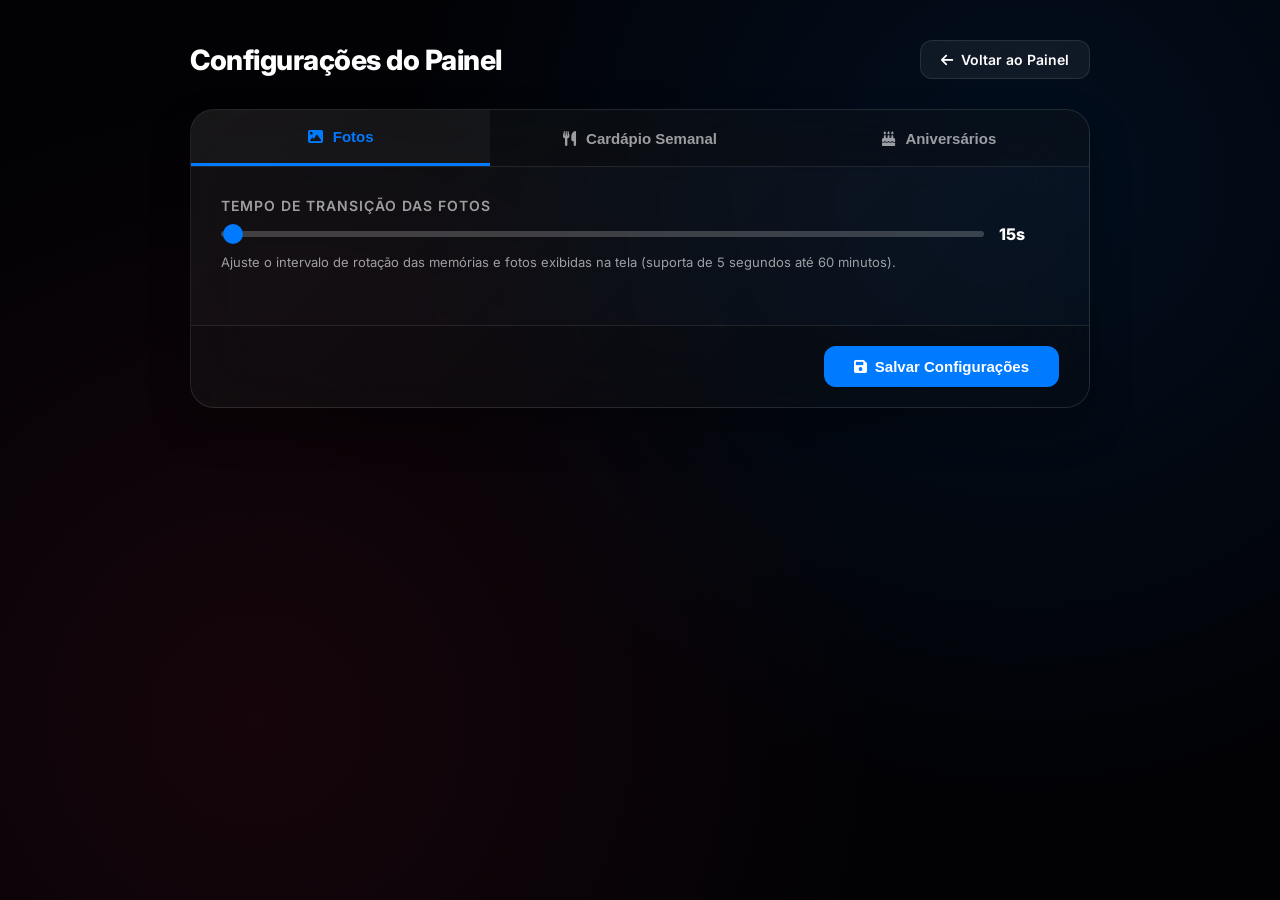
==== admin.html @ ee1ff75c "Rename settings to admin.html and remove gear icon from main index" ====
<!DOCTYPE html>
<html lang="pt-br">
<head>
  <meta charset="UTF-8">
  <meta name="viewport" content="width=device-width, initial-scale=1.0">
  <title>Configurações - Painel da Família</title>
  <link rel="preconnect" href="https://fonts.googleapis.com">
  <link rel="preconnect" href="https://fonts.gstatic.com" crossorigin>
  <link href="https://fonts.googleapis.com/css2?family=Inter:wght@200;400;600;800&display=swap" rel="stylesheet">
  <link rel="stylesheet" href="https://cdnjs.cloudflare.com/ajax/libs/font-awesome/6.0.0/css/all.min.css">
  <style>
    :root {
      --bg-dark: #020205;
      --glass-bg: rgba(255, 255, 255, 0.06);
      --glass-border: rgba(255, 255, 255, 0.1);
      --glass-blur: blur(40px);
      --accent-primary: #007aff;
      --text-main: #ffffff;
      --text-dim: rgba(255, 255, 255, 0.6);
      --renato: #007aff;
      --elizabeth: #ff2d55;
      --luiza: #ffcc00;
      --camila: #34c759;
      --pedro: #ff9500;
      --generic: #8e8e93;
    }

    * {
      margin: 0;
      padding: 0;
      box-sizing: border-box;
      -webkit-font-smoothing: antialiased;
    }

    body {
      font-family: 'Inter', sans-serif;
      background-color: var(--bg-dark);
      color: var(--text-main);
      min-height: 100vh;
      display: flex;
      flex-direction: column;
      align-items: center;
      padding: 40px 20px;
      overflow-x: hidden;
    }

    .background-overlay {
      position: fixed;
      top: 0;
      left: 0;
      width: 100%;
      height: 100%;
      background: 
        radial-gradient(circle at 80% 20%, rgba(0, 122, 255, 0.1), transparent 50%),
        radial-gradient(circle at 20% 80%, rgba(255, 45, 85, 0.08), transparent 50%),
        #020205;
      z-index: -1;
    }

    header {
      width: 100%;
      max-width: 900px;
      display: flex;
      justify-content: space-between;
      align-items: center;
      margin-bottom: 30px;
    }

    h1 {
      font-size: 28px;
      font-weight: 800;
      letter-spacing: -0.5px;
    }

    .btn-back {
      background: var(--glass-bg);
      border: 1px solid var(--glass-border);
      color: var(--text-main);
      padding: 10px 20px;
      border-radius: 12px;
      cursor: pointer;
      text-decoration: none;
      font-size: 14px;
      font-weight: 600;
      display: flex;
      align-items: center;
      gap: 8px;
      transition: all 0.3s ease;
      backdrop-filter: var(--glass-blur);
    }

    .btn-back:hover {
      background: rgba(255, 255, 255, 0.15);
      border-color: rgba(255, 255, 255, 0.2);
    }

    main {
      width: 100%;
      max-width: 900px;
      background: linear-gradient(135deg, rgba(255, 255, 255, 0.06), rgba(255, 255, 255, 0.02));
      border: 1.5px solid var(--glass-border);
      border-radius: 24px;
      backdrop-filter: var(--glass-blur);
      box-shadow: 0 20px 40px rgba(0,0,0,0.3);
      overflow: hidden;
      display: flex;
      flex-direction: column;
    }

    .tabs {
      display: flex;
      background: rgba(0, 0, 0, 0.2);
      border-bottom: 1px solid var(--glass-border);
    }

    .tab-btn {
      flex: 1;
      background: none;
      border: none;
      color: var(--text-dim);
      padding: 18px;
      font-size: 15px;
      font-weight: 600;
      cursor: pointer;
      display: flex;
      align-items: center;
      justify-content: center;
      gap: 10px;
      transition: all 0.3s ease;
    }

    .tab-btn:hover {
      color: var(--text-main);
      background: rgba(255, 255, 255, 0.02);
    }

    .tab-btn.active {
      color: var(--accent-primary);
      background: rgba(255, 255, 255, 0.04);
      border-bottom: 3px solid var(--accent-primary);
    }

    .tab-content {
      padding: 30px;
      display: none;
    }

    .tab-content.active {
      display: block;
    }

    /* Form Styles */
    .form-group {
      margin-bottom: 25px;
    }

    label {
      display: block;
      font-size: 14px;
      font-weight: 600;
      color: var(--text-dim);
      margin-bottom: 10px;
      text-transform: uppercase;
      letter-spacing: 1px;
    }

    .input-control {
      width: 100%;
      background: rgba(0, 0, 0, 0.3);
      border: 1px solid var(--glass-border);
      border-radius: 12px;
      padding: 14px;
      color: var(--text-main);
      font-size: 16px;
      outline: none;
      transition: all 0.3s ease;
    }

    .input-control:focus {
      border-color: var(--accent-primary);
      box-shadow: 0 0 10px rgba(0, 122, 255, 0.2);
    }

    /* Slider styling */
    .slider-container {
      display: flex;
      align-items: center;
      gap: 15px;
    }

    .slider-container input[type="range"] {
      flex: 1;
      height: 6px;
      border-radius: 3px;
      background: rgba(255, 255, 255, 0.2);
      outline: none;
      -webkit-appearance: none;
    }

    .slider-container input[type="range"]::-webkit-slider-thumb {
      -webkit-appearance: none;
      width: 20px;
      height: 20px;
      border-radius: 50%;
      background: var(--accent-primary);
      cursor: pointer;
      transition: transform 0.1s;
    }

    .slider-container input[type="range"]::-webkit-slider-thumb:hover {
      transform: scale(1.2);
    }

    .slider-value {
      font-size: 16px;
      font-weight: 800;
      min-width: 60px;
    }

    /* Menu Grid Styling */
    .menu-grid {
      display: grid;
      grid-template-columns: repeat(7, 1fr);
      gap: 10px;
      overflow-x: auto;
      padding-bottom: 10px;
    }

    .menu-day-col {
      min-width: 110px;
      background: rgba(255, 255, 255, 0.02);
      border-radius: 12px;
      padding: 10px;
      border: 1px solid var(--glass-border);
    }

    .day-title {
      font-size: 13px;
      font-weight: 800;
      text-transform: uppercase;
      text-align: center;
      padding-bottom: 8px;
      margin-bottom: 10px;
      border-bottom: 1px solid rgba(255, 255, 255, 0.1);
      color: var(--accent-primary);
    }

    .meal-input-group {
      margin-bottom: 10px;
    }

    .meal-label {
      font-size: 11px;
      font-weight: 600;
      color: var(--text-dim);
      margin-bottom: 3px;
      text-transform: uppercase;
    }

    .meal-input {
      width: 100%;
      background: rgba(0, 0, 0, 0.2);
      border: 1px solid rgba(255, 255, 255, 0.05);
      border-radius: 6px;
      padding: 6px 8px;
      color: var(--text-main);
      font-size: 13px;
      outline: none;
    }

    .meal-input:focus {
      border-color: var(--accent-primary);
    }

    /* Birthday styling */
    .birthday-manager {
      display: grid;
      grid-template-columns: 1fr 1.5fr;
      gap: 30px;
    }

    @media (max-width: 768px) {
      .birthday-manager {
        grid-template-columns: 1fr;
      }
      .menu-grid {
        grid-template-columns: repeat(7, 120px);
      }
    }

    .birthday-form {
      background: rgba(0,0,0,0.1);
      padding: 20px;
      border-radius: 16px;
      border: 1px solid var(--glass-border);
    }

    .member-colors {
      display: flex;
      flex-wrap: wrap;
      gap: 10px;
      margin-top: 5px;
    }

    .color-radio {
      display: none;
    }

    .color-label {
      display: flex;
      align-items: center;
      justify-content: center;
      width: 32px;
      height: 32px;
      border-radius: 50%;
      cursor: pointer;
      border: 2px solid transparent;
      transition: all 0.2s;
    }

    .color-label i {
      color: #000;
      font-size: 12px;
      display: none;
    }

    .color-radio:checked + .color-label {
      border-color: #fff;
      transform: scale(1.1);
    }

    .color-radio:checked + .color-label i {
      display: block;
    }

    .birthday-list {
      max-height: 350px;
      overflow-y: auto;
      display: flex;
      flex-direction: column;
      gap: 10px;
      padding-right: 5px;
    }

    .bday-card {
      background: rgba(255, 255, 255, 0.03);
      border: 1px solid var(--glass-border);
      border-radius: 12px;
      padding: 12px 18px;
      display: flex;
      justify-content: space-between;
      align-items: center;
    }

    .bday-card-left {
      display: flex;
      align-items: center;
      gap: 15px;
    }

    .bday-avatar {
      width: 36px;
      height: 36px;
      border-radius: 50%;
      display: flex;
      align-items: center;
      justify-content: center;
      font-weight: 800;
      font-size: 16px;
      color: #fff;
      text-shadow: 0 1px 2px rgba(0,0,0,0.5);
    }

    .bday-info {
      display: flex;
      flex-direction: column;
    }

    .bday-name {
      font-weight: 600;
      font-size: 15px;
    }

    .bday-date {
      font-size: 12px;
      color: var(--text-dim);
    }

    .btn-delete {
      background: none;
      border: none;
      color: var(--text-dim);
      cursor: pointer;
      padding: 8px;
      border-radius: 50%;
      transition: all 0.2s;
    }

    .btn-delete:hover {
      color: #ff453a;
      background: rgba(255, 69, 58, 0.1);
    }

    /* Actions */
    .actions-bar {
      display: flex;
      justify-content: flex-end;
      padding: 20px 30px;
      background: rgba(0,0,0,0.2);
      border-top: 1px solid var(--glass-border);
      gap: 15px;
    }

    .btn-save {
      background: var(--accent-primary);
      border: none;
      color: #fff;
      padding: 12px 30px;
      border-radius: 12px;
      font-size: 15px;
      font-weight: 600;
      cursor: pointer;
      display: flex;
      align-items: center;
      gap: 8px;
      transition: all 0.3s;
    }

    .btn-save:hover {
      background: #0062cc;
      box-shadow: 0 0 15px rgba(0, 122, 255, 0.4);
    }

    .toast {
      position: fixed;
      bottom: -100px;
      background: #32d74b;
      color: #000;
      font-weight: 800;
      padding: 15px 30px;
      border-radius: 12px;
      display: flex;
      align-items: center;
      gap: 10px;
      box-shadow: 0 10px 30px rgba(0,0,0,0.5);
      transition: bottom 0.5s cubic-bezier(0.175, 0.885, 0.32, 1.275);
      z-index: 1000;
    }

    .toast.show {
      bottom: 40px;
    }
  </style>
</head>
<body>
  <div class="background-overlay"></div>

  <header>
    <h1>Configurações do Painel</h1>
    <a href="index.html" class="btn-back">
      <i class="fa-solid fa-arrow-left"></i> Voltar ao Painel
    </a>
  </header>

  <main>
    <div class="tabs">
      <button class="tab-btn active" onclick="switchTab('tab-photos')">
        <i class="fa-solid fa-image"></i> Fotos
      </button>
      <button class="tab-btn" onclick="switchTab('tab-menu')">
        <i class="fa-solid fa-utensils"></i> Cardápio Semanal
      </button>
      <button class="tab-btn" onclick="switchTab('tab-birthdays')">
        <i class="fa-solid fa-cake-candles"></i> Aniversários
      </button>
    </div>

    <!-- TAB: FOTOS -->
    <div id="tab-photos" class="tab-content active">
      <div class="form-group">
        <label for="photo-transition">Tempo de Transição das Fotos</label>
        <div class="slider-container">
          <input type="range" id="photo-transition" min="5" max="3600" step="5" value="15">
          <span class="slider-value" id="photo-transition-label">15s</span>
        </div>
        <p style="margin-top: 10px; font-size: 13px; color: var(--text-dim);">
          Ajuste o intervalo de rotação das memórias e fotos exibidas na tela (suporta de 5 segundos até 60 minutos).
        </p>
      </div>
    </div>

    <!-- TAB: CARDÁPIO -->
    <div id="tab-menu" class="tab-content">
      <p style="font-size: 14px; color: var(--text-dim); margin-bottom: 20px;">
        Preencha o cardápio da semana. Campos em branco não serão exibidos no painel principal.
      </p>
      <div class="menu-grid" id="menu-grid-container">
        <!-- Injetado via JS de Segunda a Domingo -->
      </div>
    </div>

    <!-- TAB: ANIVERSÁRIOS -->
    <div id="tab-birthdays" class="tab-content">
      <div class="birthday-manager">
        <div class="birthday-form">
          <h3 style="font-size: 16px; font-weight: 800; margin-bottom: 15px;">Adicionar Aniversariante</h3>
          
          <div class="form-group" style="margin-bottom: 15px;">
            <label for="bday-name">Nome</label>
            <input type="text" id="bday-name" class="input-control" placeholder="Ex: Elizabeth">
          </div>

          <div class="form-group" style="margin-bottom: 15px;">
            <label for="bday-date">Data (DD/MM)</label>
            <input type="text" id="bday-date" class="input-control" placeholder="Ex: 20/06" maxlength="5">
          </div>

          <div class="form-group" style="margin-bottom: 20px;">
            <label>Membro / Cor</label>
            <div class="member-colors">
              <input type="radio" name="bday-member" id="col-renato" value="renato" class="color-radio" checked>
              <label for="col-renato" class="color-label" style="background-color: var(--renato)"><i class="fa-solid fa-check"></i></label>

              <input type="radio" name="bday-member" id="col-elizabeth" value="elizabeth" class="color-radio">
              <label for="col-elizabeth" class="color-label" style="background-color: var(--elizabeth)"><i class="fa-solid fa-check"></i></label>

              <input type="radio" name="bday-member" id="col-luiza" value="luiza" class="color-radio">
              <label for="col-luiza" class="color-label" style="background-color: var(--luiza)"><i class="fa-solid fa-check"></i></label>

              <input type="radio" name="bday-member" id="col-camila" value="camila" class="color-radio">
              <label for="col-camila" class="color-label" style="background-color: var(--camila)"><i class="fa-solid fa-check"></i></label>

              <input type="radio" name="bday-member" id="col-pedro" value="pedro" class="color-radio">
              <label for="col-pedro" class="color-label" style="background-color: var(--pedro)"><i class="fa-solid fa-check"></i></label>

              <input type="radio" name="bday-member" id="col-generic" value="generic" class="color-radio">
              <label for="col-generic" class="color-label" style="background-color: var(--generic)"><i class="fa-solid fa-check"></i></label>
            </div>
          </div>

          <button type="button" class="btn-save" style="width: 100%; justify-content: center;" onclick="addBirthday()">
            <i class="fa-solid fa-plus"></i> Adicionar
          </button>
        </div>

        <div>
          <h3 style="font-size: 16px; font-weight: 800; margin-bottom: 15px;">Aniversariantes Cadastrados</h3>
          <div class="birthday-list" id="birthdays-list-container">
            <!-- Injetado via JS -->
          </div>
        </div>
      </div>
    </div>

    <!-- ACTIONS BAR -->
    <div class="actions-bar">
      <button class="btn-save" onclick="saveAllSettings()">
        <i class="fa-solid fa-floppy-disk"></i> Salvar Configurações
      </button>
    </div>
  </main>

  <div class="toast" id="toast">
    <i class="fa-solid fa-circle-check"></i> Configurações salvas com sucesso!
  </div>

  <script src="admin.js"></script>
</body>
</html>
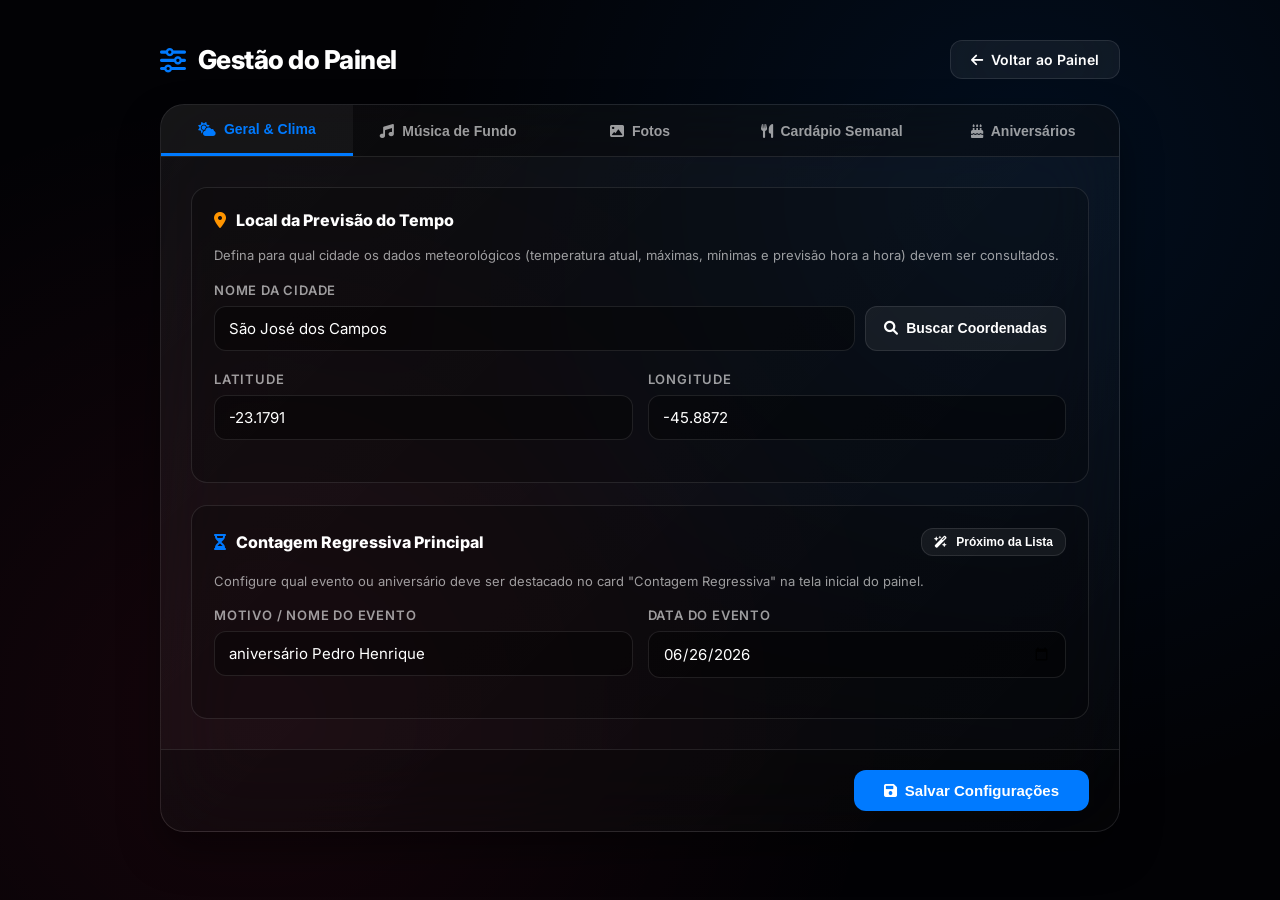
==== commit 84af8a90: "feat: adicionar gestao de clima, contagem regressiva e musica de fundo sem video" ====
--- a/admin.html
+++ b/admin.html
@@ -15,6 +15,7 @@
       --glass-border: rgba(255, 255, 255, 0.1);
       --glass-blur: blur(40px);
       --accent-primary: #007aff;
+      --accent-green: #32d74b;
       --text-main: #ffffff;
       --text-dim: rgba(255, 255, 255, 0.6);
       --renato: #007aff;
@@ -59,17 +60,20 @@
 
     header {
       width: 100%;
-      max-width: 900px;
+      max-width: 960px;
       display: flex;
       justify-content: space-between;
       align-items: center;
-      margin-bottom: 30px;
+      margin-bottom: 25px;
     }
 
     h1 {
-      font-size: 28px;
+      font-size: 26px;
       font-weight: 800;
       letter-spacing: -0.5px;
+      display: flex;
+      align-items: center;
+      gap: 12px;
     }
 
     .btn-back {
@@ -96,12 +100,12 @@
 
     main {
       width: 100%;
-      max-width: 900px;
+      max-width: 960px;
       background: linear-gradient(135deg, rgba(255, 255, 255, 0.06), rgba(255, 255, 255, 0.02));
       border: 1.5px solid var(--glass-border);
       border-radius: 24px;
       backdrop-filter: var(--glass-blur);
-      box-shadow: 0 20px 40px rgba(0,0,0,0.3);
+      box-shadow: 0 20px 40px rgba(0,0,0,0.4);
       overflow: hidden;
       display: flex;
       flex-direction: column;
@@ -109,24 +113,27 @@
 
     .tabs {
       display: flex;
-      background: rgba(0, 0, 0, 0.2);
+      background: rgba(0, 0, 0, 0.3);
       border-bottom: 1px solid var(--glass-border);
+      overflow-x: auto;
     }
 
     .tab-btn {
       flex: 1;
+      min-width: 130px;
       background: none;
       border: none;
       color: var(--text-dim);
-      padding: 18px;
-      font-size: 15px;
+      padding: 16px 14px;
+      font-size: 14px;
       font-weight: 600;
       cursor: pointer;
       display: flex;
       align-items: center;
       justify-content: center;
-      gap: 10px;
+      gap: 8px;
       transition: all 0.3s ease;
+      white-space: nowrap;
     }
 
     .tab-btn:hover {
@@ -143,42 +150,206 @@
     .tab-content {
       padding: 30px;
       display: none;
+      animation: fadeIn 0.3s ease;
     }
 
     .tab-content.active {
       display: block;
     }
 
+    @keyframes fadeIn {
+      from { opacity: 0; transform: translateY(4px); }
+      to { opacity: 1; transform: translateY(0); }
+    }
+
+    /* Cards e seções */
+    .section-card {
+      background: rgba(0, 0, 0, 0.2);
+      border: 1px solid var(--glass-border);
+      border-radius: 16px;
+      padding: 22px;
+      margin-bottom: 22px;
+    }
+
+    .section-card:last-child {
+      margin-bottom: 0;
+    }
+
+    .section-header {
+      display: flex;
+      justify-content: space-between;
+      align-items: center;
+      margin-bottom: 16px;
+    }
+
+    .section-title {
+      font-size: 16px;
+      font-weight: 800;
+      display: flex;
+      align-items: center;
+      gap: 10px;
+      color: var(--text-main);
+    }
+
+    .section-desc {
+      font-size: 13px;
+      color: var(--text-dim);
+      line-height: 1.5;
+      margin-bottom: 16px;
+    }
+
     /* Form Styles */
     .form-group {
-      margin-bottom: 25px;
+      margin-bottom: 20px;
+    }
+
+    .form-group:last-child {
+      margin-bottom: 0;
+    }
+
+    .form-row {
+      display: grid;
+      grid-template-columns: 1fr 1fr;
+      gap: 15px;
+    }
+
+    @media (max-width: 650px) {
+      .form-row {
+        grid-template-columns: 1fr;
+      }
     }
 
     label {
       display: block;
+      font-size: 13px;
+      font-weight: 600;
+      color: var(--text-dim);
+      margin-bottom: 8px;
+      text-transform: uppercase;
+      letter-spacing: 0.8px;
+    }
+
+    .input-control {
+      width: 100%;
+      background: rgba(0, 0, 0, 0.35);
+      border: 1px solid var(--glass-border);
+      border-radius: 12px;
+      padding: 12px 14px;
+      color: var(--text-main);
+      font-size: 15px;
+      outline: none;
+      transition: all 0.3s ease;
+      font-family: inherit;
+    }
+
+    .input-control:focus {
+      border-color: var(--accent-primary);
+      box-shadow: 0 0 10px rgba(0, 122, 255, 0.25);
+    }
+
+    .input-with-button {
+      display: flex;
+      gap: 10px;
+    }
+
+    .btn-secondary {
+      background: var(--glass-bg);
+      border: 1px solid var(--glass-border);
+      color: var(--text-main);
+      padding: 10px 18px;
+      border-radius: 12px;
       font-size: 14px;
       font-weight: 600;
+      cursor: pointer;
+      display: flex;
+      align-items: center;
+      gap: 8px;
+      white-space: nowrap;
+      transition: all 0.2s;
+    }
+
+    .btn-secondary:hover {
+      background: rgba(255, 255, 255, 0.15);
+      border-color: var(--accent-primary);
+    }
+
+    /* Switch toggle */
+    .switch-label {
+      display: flex;
+      align-items: center;
+      justify-content: space-between;
+      cursor: pointer;
+      user-select: none;
+    }
+
+    .switch-wrapper {
+      position: relative;
+      display: inline-block;
+      width: 50px;
+      height: 28px;
+    }
+
+    .switch-wrapper input {
+      opacity: 0;
+      width: 0;
+      height: 0;
+    }
+
+    .switch-slider {
+      position: absolute;
+      cursor: pointer;
+      top: 0; left: 0; right: 0; bottom: 0;
+      background-color: rgba(255, 255, 255, 0.2);
+      transition: .3s;
+      border-radius: 28px;
+    }
+
+    .switch-slider:before {
+      position: absolute;
+      content: "";
+      height: 20px;
+      width: 20px;
+      left: 4px;
+      bottom: 4px;
+      background-color: white;
+      transition: .3s;
+      border-radius: 50%;
+    }
+
+    input:checked + .switch-slider {
+      background-color: var(--accent-green);
+    }
+
+    input:checked + .switch-slider:before {
+      transform: translateX(22px);
+    }
+
+    /* Presets de música */
+    .presets-container {
+      display: flex;
+      flex-wrap: wrap;
+      gap: 8px;
+      margin-top: 10px;
+    }
+
+    .preset-pill {
+      background: rgba(255, 255, 255, 0.04);
+      border: 1px solid var(--glass-border);
       color: var(--text-dim);
-      margin-bottom: 10px;
-      text-transform: uppercase;
-      letter-spacing: 1px;
-    }
-
-    .input-control {
-      width: 100%;
-      background: rgba(0, 0, 0, 0.3);
-      border: 1px solid var(--glass-border);
-      border-radius: 12px;
-      padding: 14px;
-      color: var(--text-main);
-      font-size: 16px;
-      outline: none;
-      transition: all 0.3s ease;
-    }
-
-    .input-control:focus {
+      padding: 6px 12px;
+      border-radius: 20px;
+      font-size: 12px;
+      cursor: pointer;
+      display: flex;
+      align-items: center;
+      gap: 6px;
+      transition: all 0.2s;
+    }
+
+    .preset-pill:hover {
+      background: rgba(0, 122, 255, 0.2);
       border-color: var(--accent-primary);
-      box-shadow: 0 0 10px rgba(0, 122, 255, 0.2);
+      color: #fff;
     }
 
     /* Slider styling */
@@ -212,9 +383,10 @@
     }
 
     .slider-value {
-      font-size: 16px;
+      font-size: 15px;
       font-weight: 800;
       min-width: 60px;
+      text-align: right;
     }
 
     /* Menu Grid Styling */
@@ -406,7 +578,7 @@
       display: flex;
       justify-content: flex-end;
       padding: 20px 30px;
-      background: rgba(0,0,0,0.2);
+      background: rgba(0,0,0,0.25);
       border-top: 1px solid var(--glass-border);
       gap: 15px;
     }
@@ -456,7 +628,7 @@
   <div class="background-overlay"></div>
 
   <header>
-    <h1>Configurações do Painel</h1>
+    <h1><i class="fa-solid fa-sliders" style="color: var(--accent-primary)"></i> Gestão do Painel</h1>
     <a href="index.html" class="btn-back">
       <i class="fa-solid fa-arrow-left"></i> Voltar ao Painel
     </a>
@@ -464,7 +636,13 @@
 
   <main>
     <div class="tabs">
-      <button class="tab-btn active" onclick="switchTab('tab-photos')">
+      <button class="tab-btn active" onclick="switchTab('tab-general')">
+        <i class="fa-solid fa-cloud-sun"></i> Geral & Clima
+      </button>
+      <button class="tab-btn" onclick="switchTab('tab-music')">
+        <i class="fa-solid fa-music"></i> Música de Fundo
+      </button>
+      <button class="tab-btn" onclick="switchTab('tab-photos')">
         <i class="fa-solid fa-image"></i> Fotos
       </button>
       <button class="tab-btn" onclick="switchTab('tab-menu')">
@@ -475,17 +653,146 @@
       </button>
     </div>
 
+    <!-- TAB: GERAL & CLIMA & CONTAGEM REGRESSIVA -->
+    <div id="tab-general" class="tab-content active">
+      <!-- Local da Previsão do Tempo -->
+      <div class="section-card">
+        <div class="section-header">
+          <div class="section-title">
+            <i class="fa-solid fa-location-dot" style="color: #ff9500;"></i> Local da Previsão do Tempo
+          </div>
+        </div>
+        <p class="section-desc">
+          Defina para qual cidade os dados meteorológicos (temperatura atual, máximas, mínimas e previsão hora a hora) devem ser consultados.
+        </p>
+
+        <div class="form-group">
+          <label for="weather-city-input">Nome da Cidade</label>
+          <div class="input-with-button">
+            <input type="text" id="weather-city-input" class="input-control" placeholder="Ex: São José dos Campos, SP">
+            <button type="button" class="btn-secondary" onclick="lookupCityCoordinates()">
+              <i class="fa-solid fa-magnifying-glass"></i> Buscar Coordenadas
+            </button>
+          </div>
+        </div>
+
+        <div class="form-row">
+          <div class="form-group">
+            <label for="weather-lat-input">Latitude</label>
+            <input type="number" step="0.0001" id="weather-lat-input" class="input-control" placeholder="-23.1791">
+          </div>
+          <div class="form-group">
+            <label for="weather-lon-input">Longitude</label>
+            <input type="number" step="0.0001" id="weather-lon-input" class="input-control" placeholder="-45.8872">
+          </div>
+        </div>
+      </div>
+
+      <!-- Contagem Regressiva -->
+      <div class="section-card">
+        <div class="section-header">
+          <div class="section-title">
+            <i class="fa-solid fa-hourglass-half" style="color: #007aff;"></i> Contagem Regressiva Principal
+          </div>
+          <button type="button" class="btn-secondary" style="font-size: 12px; padding: 6px 12px;" onclick="syncWithNextBirthday()">
+            <i class="fa-solid fa-wand-magic-sparkles"></i> Próximo da Lista
+          </button>
+        </div>
+        <p class="section-desc">
+          Configure qual evento ou aniversário deve ser destacado no card "Contagem Regressiva" na tela inicial do painel.
+        </p>
+
+        <div class="form-row">
+          <div class="form-group">
+            <label for="countdown-label-input">Motivo / Nome do Evento</label>
+            <input type="text" id="countdown-label-input" class="input-control" placeholder="Ex: aniversário Pedro Henrique">
+          </div>
+          <div class="form-group">
+            <label for="countdown-date-input">Data do Evento</label>
+            <input type="date" id="countdown-date-input" class="input-control">
+          </div>
+        </div>
+      </div>
+    </div>
+
+    <!-- TAB: MÚSICA DE FUNDO -->
+    <div id="tab-music" class="tab-content">
+      <div class="section-card">
+        <div class="section-header">
+          <div class="section-title">
+            <i class="fa-solid fa-headphones" style="color: var(--accent-green);"></i> Áudio e Música de Fundo
+          </div>
+          <label class="switch-label">
+            <span style="font-size: 13px; font-weight: 600; margin-right: 12px; color: var(--text-dim);">Ativar Som</span>
+            <div class="switch-wrapper">
+              <input type="checkbox" id="music-enabled">
+              <span class="switch-slider"></span>
+            </div>
+          </label>
+        </div>
+        
+        <p class="section-desc">
+          Deixe uma música suave tocando continuamente no fundo da sua TV. <strong>O vídeo não será exibido na tela</strong> — apenas a faixa sonora tocará silenciosa e agradavelmente enquanto o painel é mostrado.
+        </p>
+
+        <div class="form-group">
+          <label for="music-url-input">Link da Música ou Rádio (YouTube ou Áudio/MP3)</label>
+          <div class="input-with-button">
+            <input type="text" id="music-url-input" class="input-control" placeholder="Ex: https://www.youtube.com/watch?v=jfKfPfyJRdk">
+            <button type="button" class="btn-secondary" id="btn-test-music" onclick="toggleTestAudio()">
+              <i class="fa-solid fa-play"></i> Testar Áudio
+            </button>
+          </div>
+          
+          <div class="presets-container">
+            <span style="font-size: 12px; color: var(--text-dim); display: flex; align-items: center;">Sugestões:</span>
+            <div class="preset-pill" onclick="setMusicPreset('https://www.youtube.com/watch?v=jfKfPfyJRdk', 'Lofi Girl - beats to relax/study to')">
+              <i class="fa-solid fa-mug-hot"></i> Lofi Relaxante
+            </div>
+            <div class="preset-pill" onclick="setMusicPreset('https://www.youtube.com/watch?v=Dx5qFachd3A', 'Jazz Coffee Shop Music')">
+              <i class="fa-solid fa-guitar"></i> Jazz Café
+            </div>
+            <div class="preset-pill" onclick="setMusicPreset('https://www.youtube.com/watch?v=1fueZCTYkpA', 'Relaxing Piano Music')">
+              <i class="fa-solid fa-music"></i> Piano Suave
+            </div>
+            <div class="preset-pill" onclick="setMusicPreset('https://www.youtube.com/watch?v=live_bossa', 'Bossa Nova Lounge')">
+              <i class="fa-solid fa-umbrella-beach"></i> Bossa Nova
+            </div>
+          </div>
+        </div>
+
+        <div class="form-group" style="margin-top: 25px;">
+          <label for="music-volume">Volume Inicial da TV</label>
+          <div class="slider-container">
+            <input type="range" id="music-volume" min="5" max="100" step="5" value="25">
+            <span class="slider-value" id="music-volume-label">25%</span>
+          </div>
+          <p style="margin-top: 8px; font-size: 12px; color: var(--text-dim);">
+            Recomendado entre 15% e 30% para não atrapalhar conversas na sala.
+          </p>
+        </div>
+      </div>
+
+      <!-- Player invisível para testes no admin -->
+      <div id="admin-audio-test-container" style="display:none;"></div>
+    </div>
+
     <!-- TAB: FOTOS -->
-    <div id="tab-photos" class="tab-content active">
-      <div class="form-group">
-        <label for="photo-transition">Tempo de Transição das Fotos</label>
-        <div class="slider-container">
-          <input type="range" id="photo-transition" min="5" max="3600" step="5" value="15">
-          <span class="slider-value" id="photo-transition-label">15s</span>
-        </div>
-        <p style="margin-top: 10px; font-size: 13px; color: var(--text-dim);">
-          Ajuste o intervalo de rotação das memórias e fotos exibidas na tela (suporta de 5 segundos até 60 minutos).
-        </p>
+    <div id="tab-photos" class="tab-content">
+      <div class="section-card">
+        <div class="section-title" style="margin-bottom: 15px;">
+          <i class="fa-solid fa-photo-film" style="color: var(--accent-primary);"></i> Tempo de Transição
+        </div>
+        <div class="form-group">
+          <label for="photo-transition">Tempo de Rotação das Fotos</label>
+          <div class="slider-container">
+            <input type="range" id="photo-transition" min="5" max="3600" step="5" value="15">
+            <span class="slider-value" id="photo-transition-label">15s</span>
+          </div>
+          <p style="margin-top: 10px; font-size: 13px; color: var(--text-dim);">
+            Ajuste o intervalo de rotação das memórias e fotos exibidas na tela (suporta de 5 segundos até 60 minutos).
+          </p>
+        </div>
       </div>
     </div>
 
